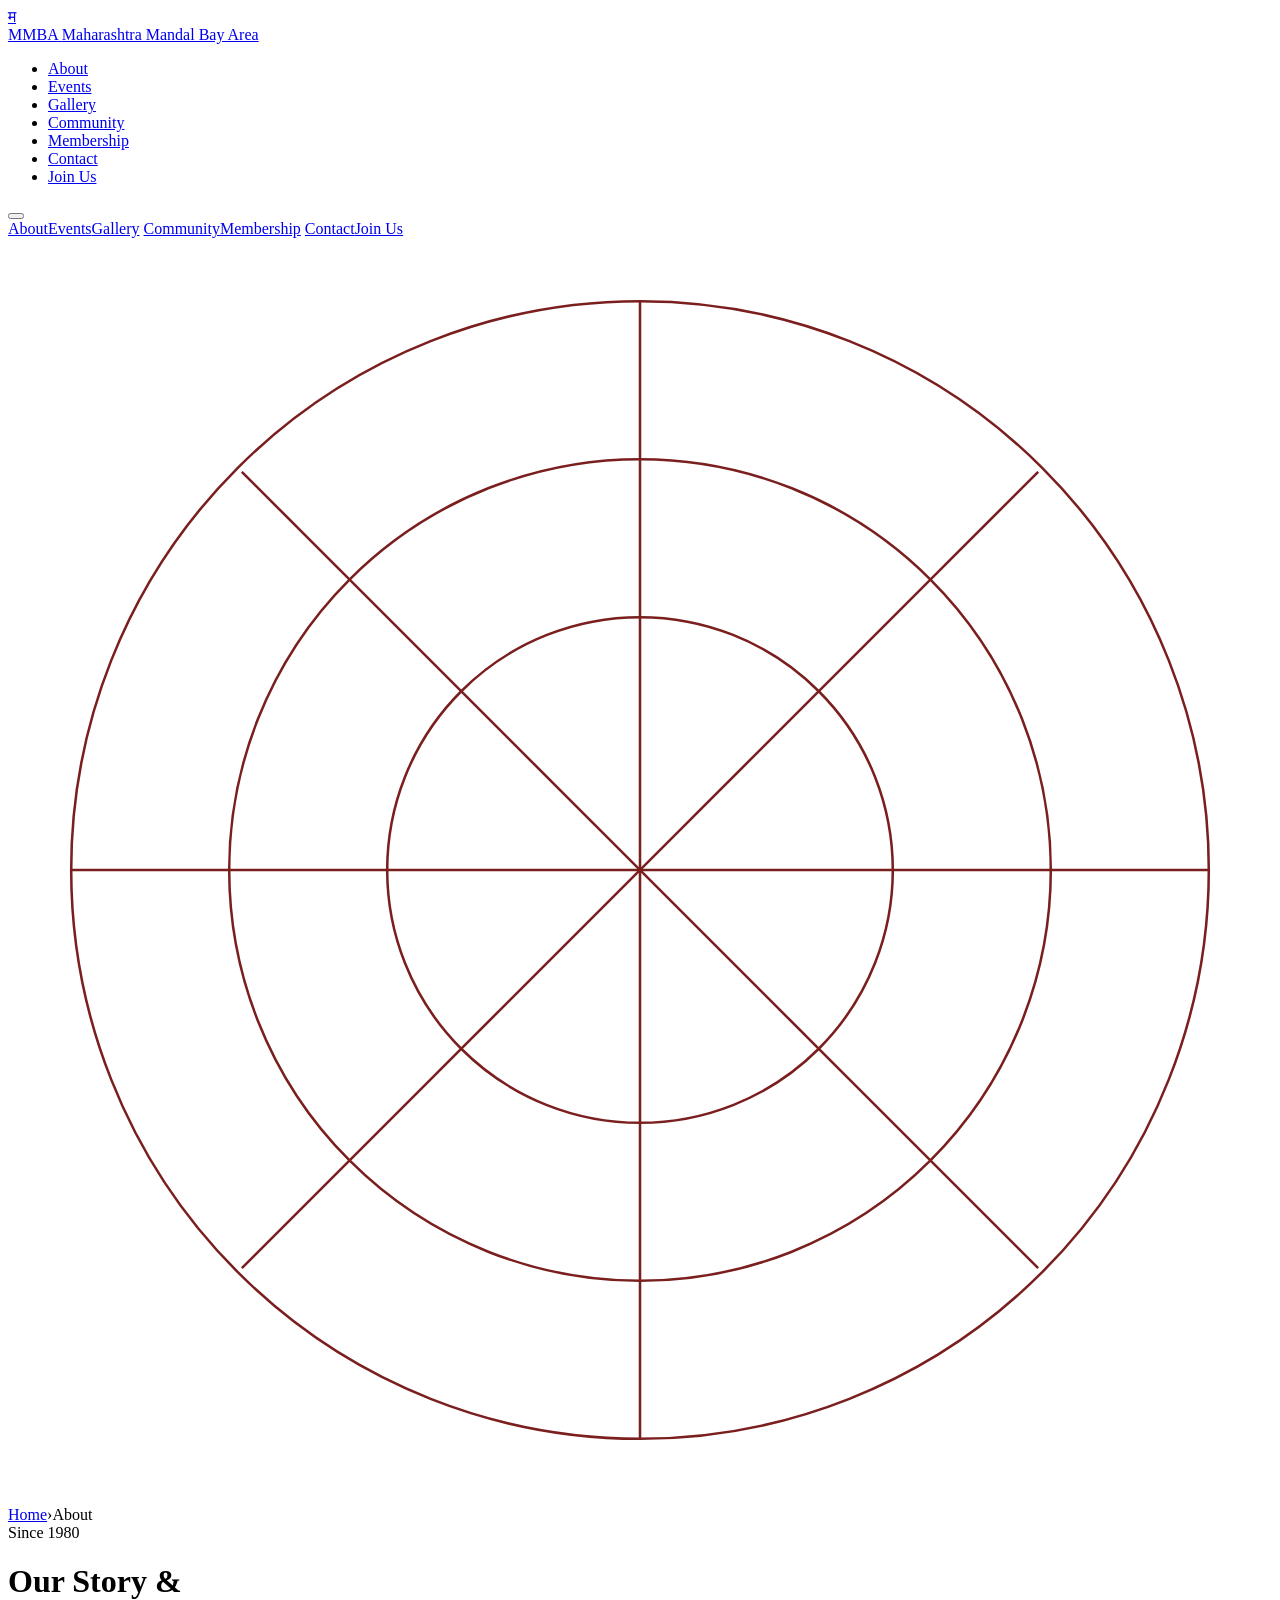
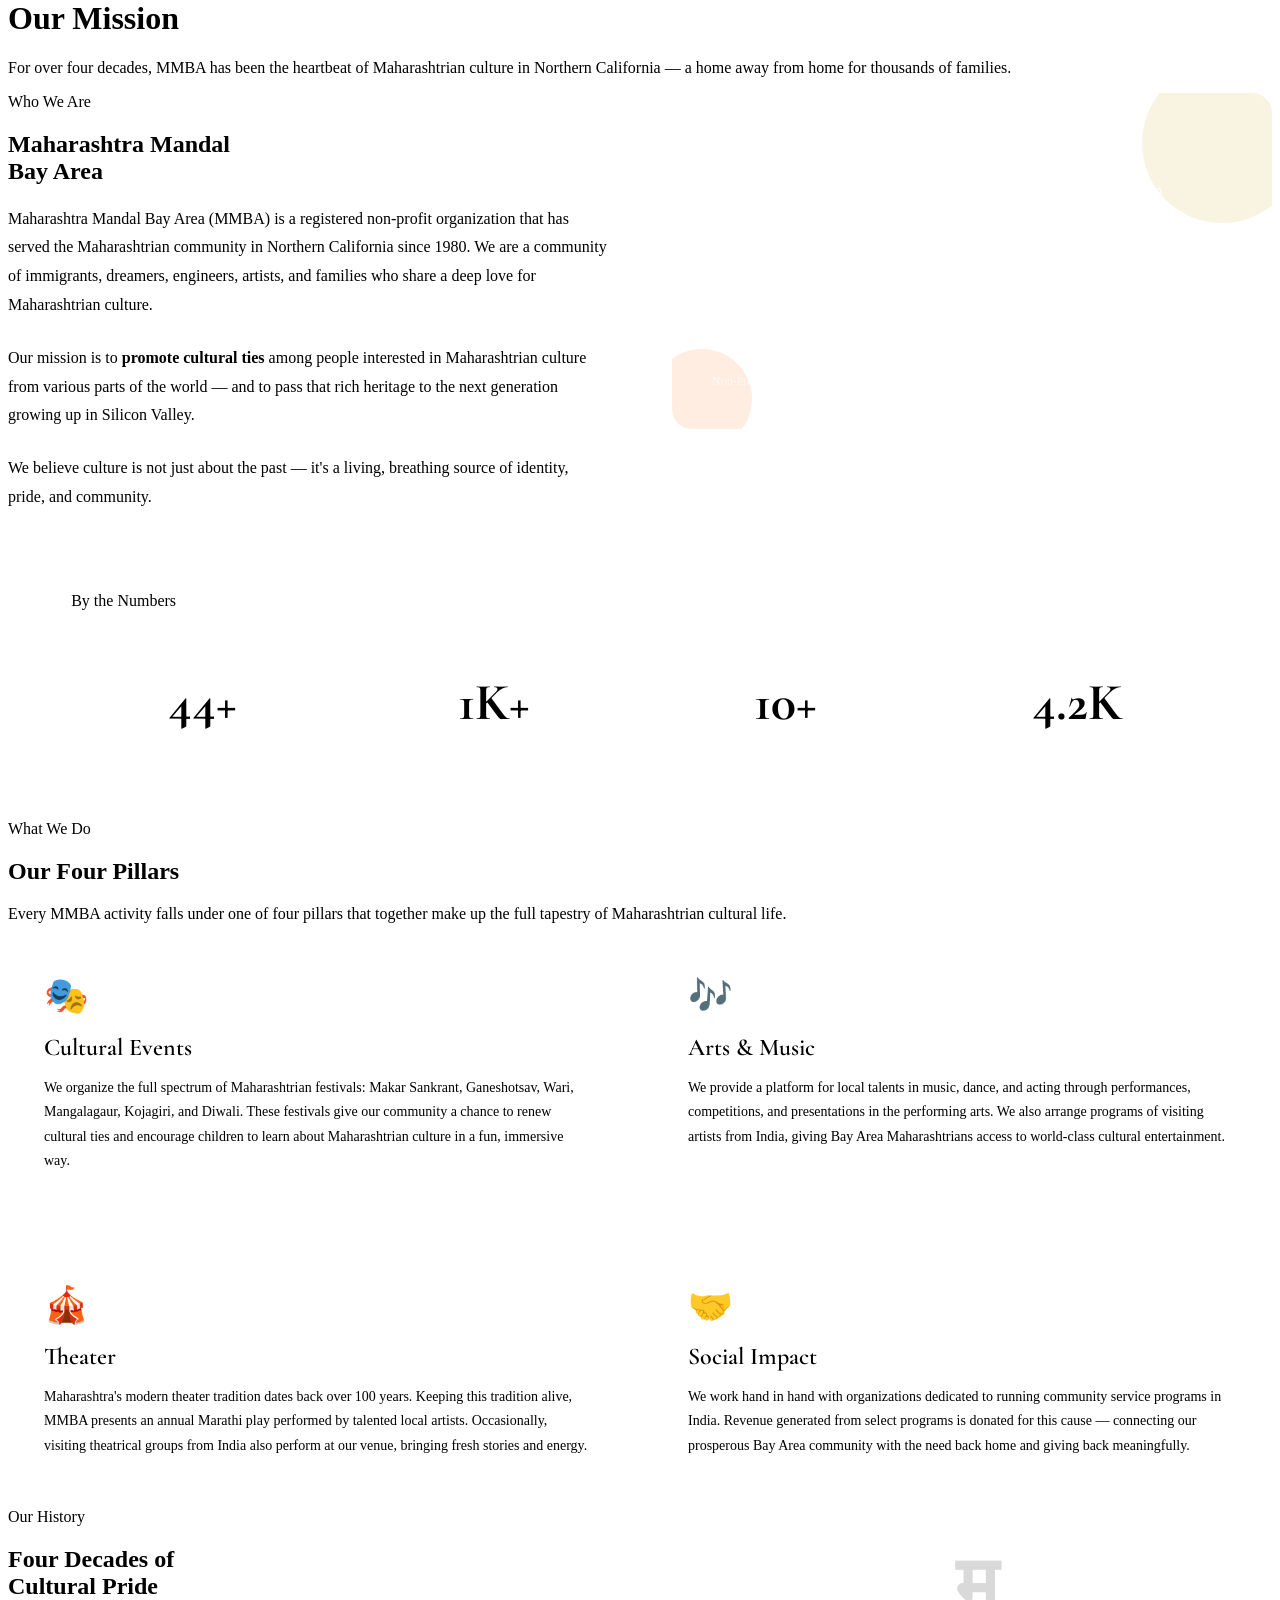
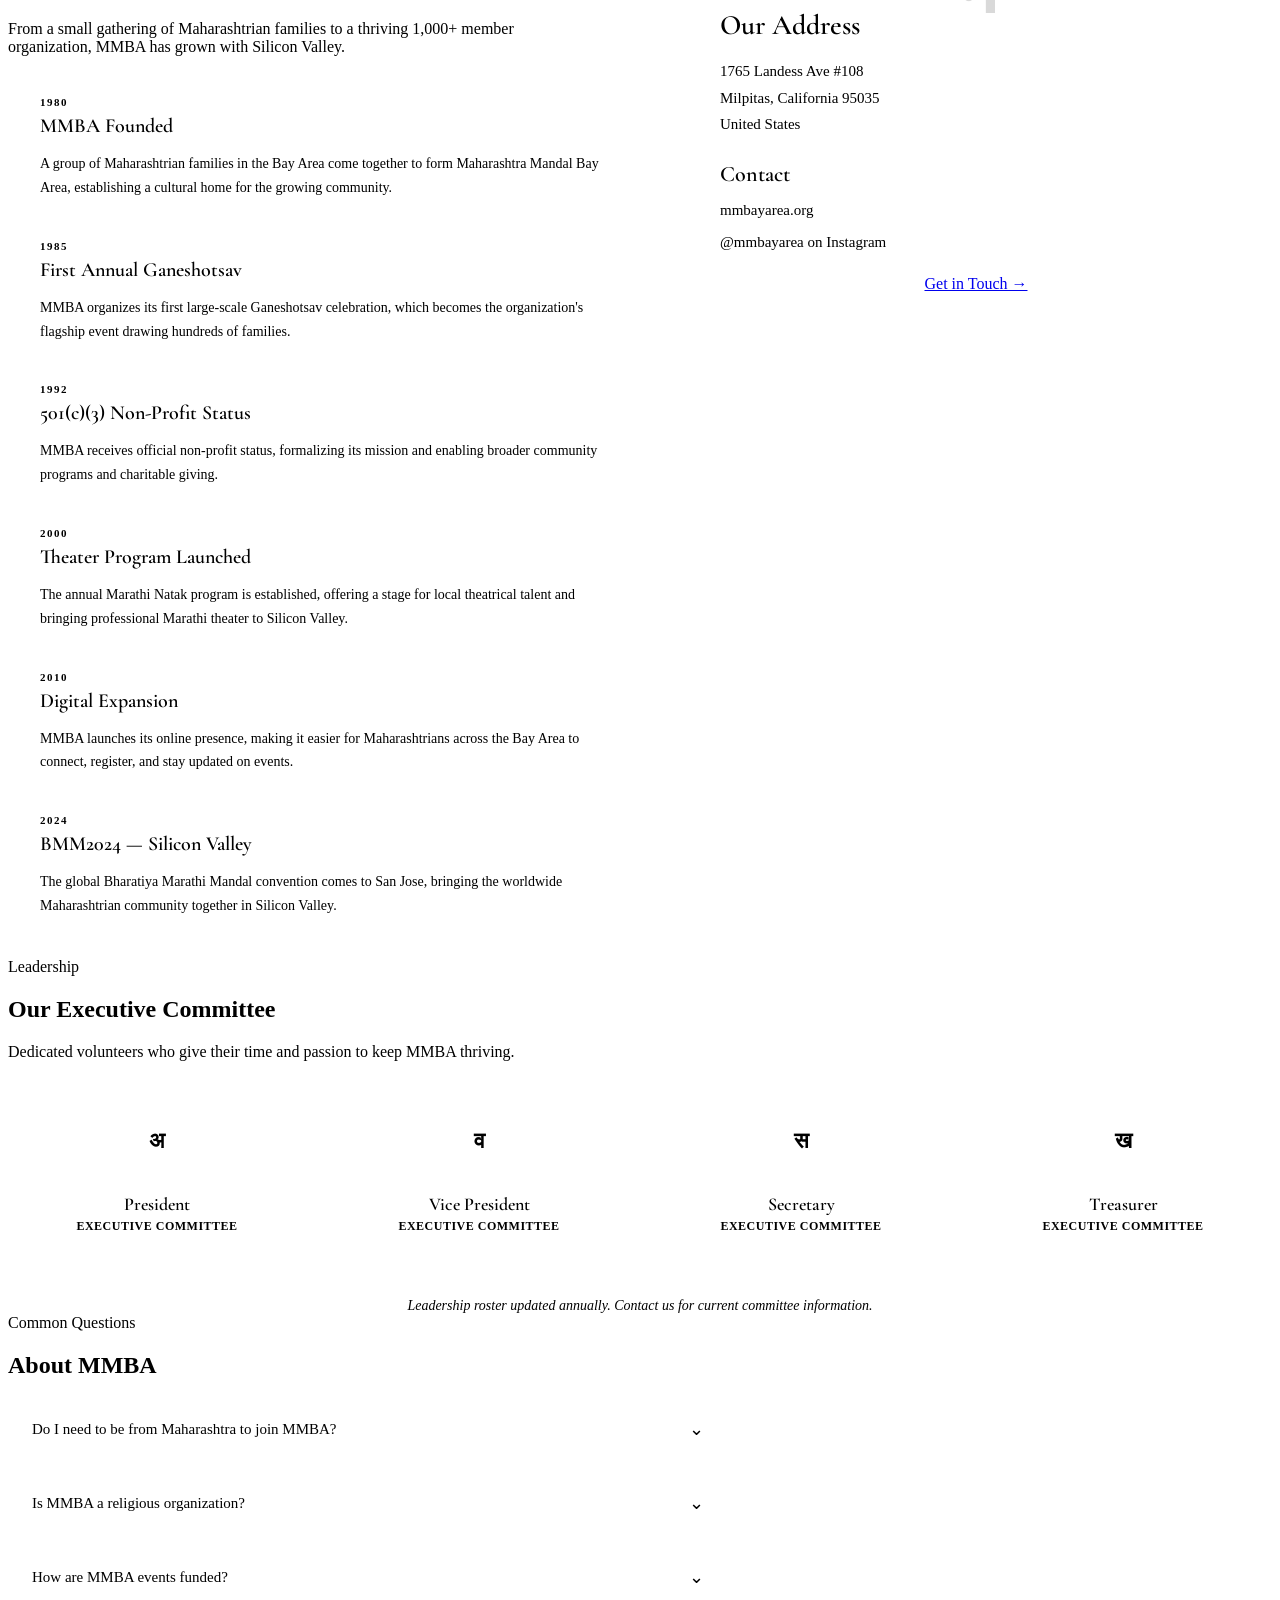
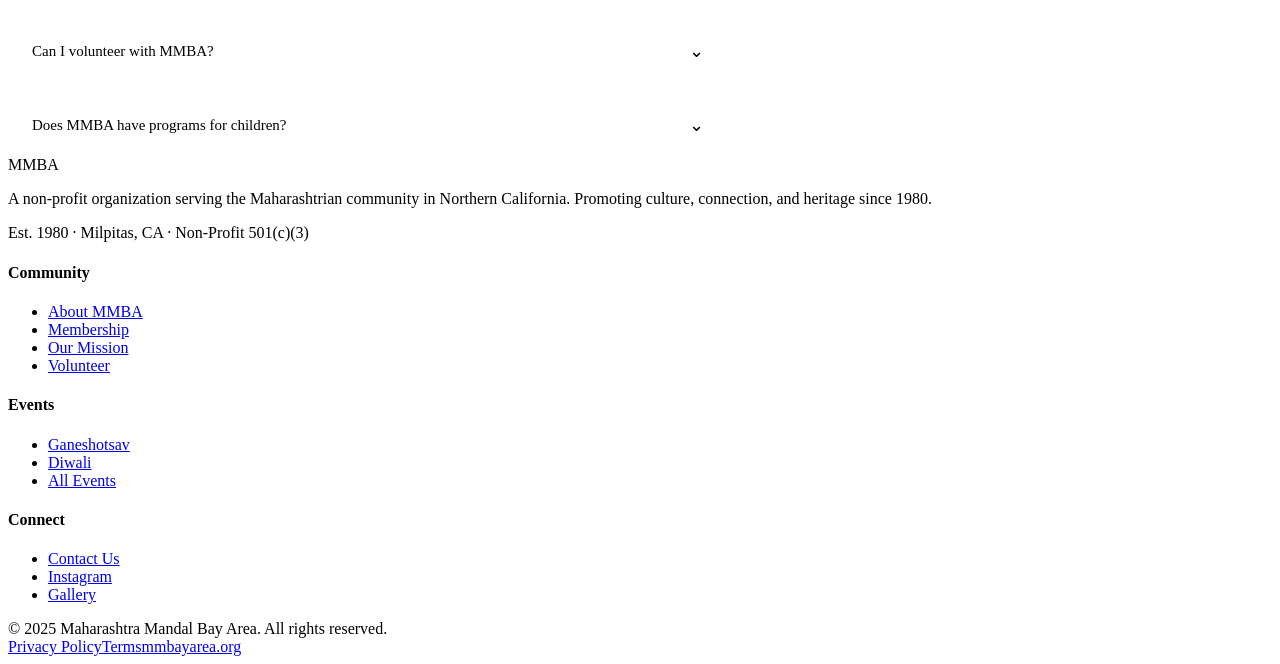
==== about.html @ dfc958f0 "Add files via upload" ====
<!DOCTYPE html>
<html lang="en">
<head>
<meta charset="UTF-8">
<meta name="viewport" content="width=device-width, initial-scale=1.0">
<title>About – MMBA Maharashtra Mandal Bay Area</title>
<meta name="description" content="Learn about Maharashtra Mandal Bay Area (MMBA) — our history, mission, leadership, and values since 1980.">
<link rel="preconnect" href="https://fonts.googleapis.com">
<link href="https://fonts.googleapis.com/css2?family=Cormorant+Garamond:wght@400;500;600;700&family=DM+Sans:wght@300;400;500;600&display=swap" rel="stylesheet">
<link rel="stylesheet" href="css/global.css">
<style>
/* ── TIMELINE ── */
.timeline { position: relative; padding-left: 32px; }
.timeline::before {
  content: ''; position: absolute; left: 0; top: 0; bottom: 0;
  width: 2px; background: linear-gradient(to bottom, var(--maroon), var(--kesari), var(--gold));
}
.timeline-item { position: relative; margin-bottom: 40px; }
.timeline-item::before {
  content: ''; position: absolute; left: -40px; top: 6px;
  width: 14px; height: 14px; border-radius: 50%;
  background: var(--kesari); border: 3px solid var(--white);
  box-shadow: 0 0 0 2px var(--kesari);
}
.timeline-year {
  font-size: 11px; font-weight: 700; color: var(--kesari);
  text-transform: uppercase; letter-spacing: 1.5px; margin-bottom: 6px;
}
.timeline-title {
  font-family: 'Cormorant Garamond', serif;
  font-size: 20px; font-weight: 600; color: var(--maroon); margin-bottom: 6px;
}
.timeline-desc { font-size: 14px; color: var(--muted); line-height: 1.7; }

/* ── LEADERSHIP ── */
.leaders-grid { display: grid; grid-template-columns: repeat(4,1fr); gap: 24px; }
.leader-card {
  background: var(--white); border: 1px solid var(--border);
  border-radius: 14px; padding: 28px 20px; text-align: center;
  transition: transform 0.2s, box-shadow 0.2s;
}
.leader-card:hover { transform: translateY(-4px); box-shadow: var(--shadow); }
.leader-avatar {
  width: 72px; height: 72px; border-radius: 50%;
  background: var(--bg2); border: 2px solid var(--border);
  display: flex; align-items: center; justify-content: center;
  font-size: 28px; margin: 0 auto 16px; font-family: 'Cormorant Garamond', serif;
  color: var(--maroon); font-weight: 700; font-size: 22px;
}
.leader-name { font-family: 'Cormorant Garamond', serif; font-size: 18px; font-weight: 600; color: var(--text); margin-bottom: 4px; }
.leader-role { font-size: 12px; color: var(--kesari); font-weight: 600; text-transform: uppercase; letter-spacing: 0.5px; }

/* ── PILLARS FULL ── */
.pillars-full { display: grid; grid-template-columns: 1fr 1fr; gap: 24px; }
.pillar-full {
  background: var(--white); border: 1px solid var(--border);
  border-radius: 16px; padding: 36px; transition: transform 0.2s, box-shadow 0.2s;
}
.pillar-full:hover { transform: translateY(-3px); box-shadow: var(--shadow); }
.pillar-full-icon { font-size: 36px; margin-bottom: 16px; display: block; }
.pillar-full-title {
  font-family: 'Cormorant Garamond', serif;
  font-size: 24px; font-weight: 600; color: var(--maroon); margin-bottom: 10px;
}
.pillar-full-desc { font-size: 14px; color: var(--muted); line-height: 1.75; }

/* ── VALUES STRIP ── */
.values-strip { background: var(--maroon); padding: 64px 5%; position: relative; overflow: hidden; }
.values-strip::before {
  content: ''; position: absolute; inset: 0;
  background-image: url("data:image/svg+xml,%3Csvg width='60' height='60' viewBox='0 0 60 60' xmlns='http://www.w3.org/2000/svg'%3E%3Ccircle cx='30' cy='30' r='2' fill='%23FFFFFF' fill-opacity='0.04'/%3E%3C/svg%3E");
}
.values-strip .section-label { color: var(--gold); }
.values-strip .section-title { color: white; }
.values-list-h { display: grid; grid-template-columns: repeat(4,1fr); gap: 28px; position: relative; z-index: 1; }
.value-item { text-align: center; }
.value-num {
  font-family: 'Cormorant Garamond', serif;
  font-size: 52px; font-weight: 700;
  color: var(--gold); line-height: 1; margin-bottom: 8px;
}
.value-label { font-size: 13px; color: rgba(255,255,255,0.7); line-height: 1.5; }

/* ── FAQ ── */
.faq-list { display: flex; flex-direction: column; gap: 12px; max-width: 720px; }
.faq-item {
  background: var(--white); border: 1px solid var(--border);
  border-radius: 12px; overflow: hidden;
}
.faq-q {
  width: 100%; text-align: left; padding: 20px 24px;
  background: none; border: none; cursor: pointer; font-family: inherit;
  font-size: 15px; font-weight: 500; color: var(--text);
  display: flex; justify-content: space-between; align-items: center; gap: 16px;
}
.faq-q:hover { color: var(--maroon); }
.faq-chevron { font-size: 18px; transition: transform 0.3s; color: var(--muted); }
.faq-item.open .faq-chevron { transform: rotate(180deg); }
.faq-a {
  display: none; padding: 0 24px 20px;
  font-size: 14px; color: var(--muted); line-height: 1.75;
}
.faq-item.open .faq-a { display: block; }

@media (max-width: 900px) {
  .leaders-grid { grid-template-columns: repeat(2,1fr); }
  .values-list-h { grid-template-columns: repeat(2,1fr); }
}
@media (max-width: 768px) {
  .pillars-full { grid-template-columns: 1fr; }
  .leaders-grid { grid-template-columns: repeat(2,1fr); }
}
</style>
</head>
<body>

<!-- NAV -->
<nav id="navbar">
  <a href="index.html" class="nav-logo">
    <div class="logo-emblem"><span>म</span></div>
    <div class="logo-text">
      <span class="name">MMBA</span>
      <span class="tagline">Maharashtra Mandal Bay Area</span>
    </div>
  </a>
  <ul class="nav-links">
    <li><a href="about.html" class="active">About</a></li>
    <li><a href="events.html">Events</a></li>
    <li><a href="gallery.html">Gallery</a></li>
    <li><a href="community.html">Community</a></li>
    <li><a href="membership.html">Membership</a></li>
    <li><a href="contact.html">Contact</a></li>
    <li><a href="membership.html" class="btn-nav-join">Join Us</a></li>
  </ul>
  <button class="nav-hamburger" id="hamburger"><span></span><span></span><span></span></button>
</nav>
<nav class="mobile-menu" id="mobile-menu">
  <a href="about.html">About</a><a href="events.html">Events</a><a href="gallery.html">Gallery</a>
  <a href="community.html">Community</a><a href="membership.html">Membership</a>
  <a href="contact.html">Contact</a><a href="membership.html" class="btn-nav-join">Join Us</a>
</nav>

<!-- HERO -->
<div class="page-hero motif-bg">
  <div class="accent-line"></div>
  <svg class="page-hero-motif" viewBox="0 0 400 400" xmlns="http://www.w3.org/2000/svg">
    <g fill="none" stroke="#7A1E1E" stroke-width="0.8">
      <circle cx="200" cy="200" r="180"/><circle cx="200" cy="200" r="130"/><circle cx="200" cy="200" r="80"/>
      <line x1="200" y1="20" x2="200" y2="380"/><line x1="20" y1="200" x2="380" y2="200"/>
      <line x1="74" y1="74" x2="326" y2="326"/><line x1="326" y1="74" x2="74" y2="326"/>
    </g>
  </svg>
  <div class="breadcrumb"><a href="index.html">Home</a><span class="sep">›</span><span>About</span></div>
  <div class="page-hero-badge"><span class="dot"></span>Since 1980</div>
  <h1>Our <span class="accent">Story</span> &<br>Our <span class="highlight">Mission</span></h1>
  <p class="lead">For over four decades, MMBA has been the heartbeat of Maharashtrian culture in Northern California — a home away from home for thousands of families.</p>
</div>

<!-- MISSION -->
<section style="background:var(--white)">
  <div style="display:grid;grid-template-columns:1fr 1fr;gap:64px;align-items:start">
    <div class="fade-in">
      <span class="section-label">Who We Are</span>
      <h2 class="section-title">Maharashtra Mandal<br>Bay Area</h2>
      <p style="font-size:16px;color:var(--muted);line-height:1.8;margin-bottom:24px">Maharashtra Mandal Bay Area (MMBA) is a registered non-profit organization that has served the Maharashtrian community in Northern California since 1980. We are a community of immigrants, dreamers, engineers, artists, and families who share a deep love for Maharashtrian culture.</p>
      <p style="font-size:16px;color:var(--muted);line-height:1.8;margin-bottom:24px">Our mission is to <strong style="color:var(--maroon)">promote cultural ties</strong> among people interested in Maharashtrian culture from various parts of the world — and to pass that rich heritage to the next generation growing up in Silicon Valley.</p>
      <p style="font-size:16px;color:var(--muted);line-height:1.8">We believe culture is not just about the past — it's a living, breathing source of identity, pride, and community.</p>
    </div>
    <div class="fade-in">
      <div style="background:var(--maroon);border-radius:20px;padding:40px;color:white;position:relative;overflow:hidden">
        <div style="position:absolute;top:-30px;right:-30px;width:160px;height:160px;background:rgba(212,175,55,0.15);border-radius:50%"></div>
        <div style="position:absolute;bottom:-20px;left:-20px;width:100px;height:100px;background:rgba(255,106,19,0.12);border-radius:50%"></div>
        <div style="font-size:11px;letter-spacing:1.5px;text-transform:uppercase;opacity:0.6;margin-bottom:28px">Our Core Mission</div>
        <div style="font-family:'Cormorant Garamond',serif;font-size:22px;line-height:1.6;margin-bottom:28px;position:relative;z-index:1">"To promote cultural ties among people interested in Maharashtrian culture and to encourage the next generation to learn, celebrate, and carry forward their heritage."</div>
        <div style="display:flex;gap:24px;padding-top:24px;border-top:1px solid rgba(255,255,255,0.15)">
          <div><div style="font-family:'Cormorant Garamond',serif;font-size:32px;font-weight:700;color:var(--gold)">501(c)(3)</div><div style="font-size:12px;opacity:0.6;margin-top:4px">Non-Profit Status</div></div>
          <div><div style="font-family:'Cormorant Garamond',serif;font-size:32px;font-weight:700;color:var(--gold)">1980</div><div style="font-size:12px;opacity:0.6;margin-top:4px">Year Founded</div></div>
          <div><div style="font-family:'Cormorant Garamond',serif;font-size:32px;font-weight:700;color:var(--gold)">N. CA</div><div style="font-size:12px;opacity:0.6;margin-top:4px">Region Served</div></div>
        </div>
      </div>
    </div>
  </div>
</section>

<!-- VALUES STRIP -->
<div class="values-strip">
  <div class="section-head fade-in">
    <span class="section-label">By the Numbers</span>
    <h2 class="section-title">Our Community, Our Impact</h2>
  </div>
  <div class="values-list-h fade-in">
    <div class="value-item"><div class="value-num">44+</div><div class="value-label">Years of cultural service to the Bay Area</div></div>
    <div class="value-item"><div class="value-num">1K+</div><div class="value-label">Member families across Northern California</div></div>
    <div class="value-item"><div class="value-num">10+</div><div class="value-label">Annual festivals, events, and programs</div></div>
    <div class="value-item"><div class="value-num">4.2K</div><div class="value-label">Instagram followers & growing community</div></div>
  </div>
</div>

<!-- PILLARS -->
<section style="background:var(--bg2)">
  <div class="section-head fade-in">
    <span class="section-label">What We Do</span>
    <h2 class="section-title">Our Four Pillars</h2>
    <p class="section-sub">Every MMBA activity falls under one of four pillars that together make up the full tapestry of Maharashtrian cultural life.</p>
  </div>
  <div class="pillars-full">
    <div class="pillar-full fade-in">
      <span class="pillar-full-icon">🎭</span>
      <div class="pillar-full-title">Cultural Events</div>
      <p class="pillar-full-desc">We organize the full spectrum of Maharashtrian festivals: Makar Sankrant, Ganeshotsav, Wari, Mangalagaur, Kojagiri, and Diwali. These festivals give our community a chance to renew cultural ties and encourage children to learn about Maharashtrian culture in a fun, immersive way.</p>
    </div>
    <div class="pillar-full fade-in">
      <span class="pillar-full-icon">🎶</span>
      <div class="pillar-full-title">Arts & Music</div>
      <p class="pillar-full-desc">We provide a platform for local talents in music, dance, and acting through performances, competitions, and presentations in the performing arts. We also arrange programs of visiting artists from India, giving Bay Area Maharashtrians access to world-class cultural entertainment.</p>
    </div>
    <div class="pillar-full fade-in">
      <span class="pillar-full-icon">🎪</span>
      <div class="pillar-full-title">Theater</div>
      <p class="pillar-full-desc">Maharashtra's modern theater tradition dates back over 100 years. Keeping this tradition alive, MMBA presents an annual Marathi play performed by talented local artists. Occasionally, visiting theatrical groups from India also perform at our venue, bringing fresh stories and energy.</p>
    </div>
    <div class="pillar-full fade-in">
      <span class="pillar-full-icon">🤝</span>
      <div class="pillar-full-title">Social Impact</div>
      <p class="pillar-full-desc">We work hand in hand with organizations dedicated to running community service programs in India. Revenue generated from select programs is donated for this cause — connecting our prosperous Bay Area community with the need back home and giving back meaningfully.</p>
    </div>
  </div>
</section>

<!-- HISTORY TIMELINE -->
<section style="background:var(--white)">
  <div style="display:grid;grid-template-columns:1fr 1fr;gap:80px;align-items:start">
    <div class="fade-in">
      <span class="section-label">Our History</span>
      <h2 class="section-title">Four Decades of<br>Cultural Pride</h2>
      <p class="section-sub" style="margin-bottom:40px">From a small gathering of Maharashtrian families to a thriving 1,000+ member organization, MMBA has grown with Silicon Valley.</p>
      <div class="timeline">
        <div class="timeline-item fade-in">
          <div class="timeline-year">1980</div>
          <div class="timeline-title">MMBA Founded</div>
          <p class="timeline-desc">A group of Maharashtrian families in the Bay Area come together to form Maharashtra Mandal Bay Area, establishing a cultural home for the growing community.</p>
        </div>
        <div class="timeline-item fade-in">
          <div class="timeline-year">1985</div>
          <div class="timeline-title">First Annual Ganeshotsav</div>
          <p class="timeline-desc">MMBA organizes its first large-scale Ganeshotsav celebration, which becomes the organization's flagship event drawing hundreds of families.</p>
        </div>
        <div class="timeline-item fade-in">
          <div class="timeline-year">1992</div>
          <div class="timeline-title">501(c)(3) Non-Profit Status</div>
          <p class="timeline-desc">MMBA receives official non-profit status, formalizing its mission and enabling broader community programs and charitable giving.</p>
        </div>
        <div class="timeline-item fade-in">
          <div class="timeline-year">2000</div>
          <div class="timeline-title">Theater Program Launched</div>
          <p class="timeline-desc">The annual Marathi Natak program is established, offering a stage for local theatrical talent and bringing professional Marathi theater to Silicon Valley.</p>
        </div>
        <div class="timeline-item fade-in">
          <div class="timeline-year">2010</div>
          <div class="timeline-title">Digital Expansion</div>
          <p class="timeline-desc">MMBA launches its online presence, making it easier for Maharashtrians across the Bay Area to connect, register, and stay updated on events.</p>
        </div>
        <div class="timeline-item fade-in">
          <div class="timeline-year">2024</div>
          <div class="timeline-title">BMM2024 — Silicon Valley</div>
          <p class="timeline-desc">The global Bharatiya Marathi Mandal convention comes to San Jose, bringing the worldwide Maharashtrian community together in Silicon Valley.</p>
        </div>
      </div>
    </div>
    <div class="fade-in" style="position:sticky;top:100px">
      <div style="background:var(--bg2);border-radius:20px;padding:40px">
        <div style="font-family:'Cormorant Garamond',serif;font-size:80px;font-weight:700;color:var(--maroon);opacity:0.15;line-height:1;text-align:center">म</div>
        <div style="margin-top:-20px">
          <div style="font-family:'Cormorant Garamond',serif;font-size:28px;font-weight:600;color:var(--maroon);margin-bottom:16px">Our Address</div>
          <p style="font-size:15px;color:var(--muted);line-height:1.75;margin-bottom:24px">1765 Landess Ave #108<br>Milpitas, California 95035<br>United States</p>
          <div style="font-family:'Cormorant Garamond',serif;font-size:22px;font-weight:600;color:var(--maroon);margin-bottom:12px">Contact</div>
          <p style="font-size:15px;color:var(--muted);margin-bottom:6px"><a href="https://mmbayarea.org" style="color:var(--blue);text-decoration:none">mmbayarea.org</a></p>
          <p style="font-size:15px;color:var(--muted);margin-bottom:24px"><a href="https://instagram.com/mmbayarea" style="color:var(--blue);text-decoration:none">@mmbayarea</a> on Instagram</p>
          <a href="contact.html" class="btn-primary" style="display:block;text-align:center">Get in Touch →</a>
        </div>
      </div>
    </div>
  </div>
</section>

<!-- LEADERSHIP -->
<section style="background:var(--bg2)">
  <div class="section-head fade-in centered">
    <span class="section-label">Leadership</span>
    <h2 class="section-title">Our Executive Committee</h2>
    <p class="section-sub">Dedicated volunteers who give their time and passion to keep MMBA thriving.</p>
  </div>
  <div class="leaders-grid">
    <div class="leader-card fade-in">
      <div class="leader-avatar">अ</div>
      <div class="leader-name">President</div>
      <div class="leader-role">Executive Committee</div>
    </div>
    <div class="leader-card fade-in">
      <div class="leader-avatar">व</div>
      <div class="leader-name">Vice President</div>
      <div class="leader-role">Executive Committee</div>
    </div>
    <div class="leader-card fade-in">
      <div class="leader-avatar">स</div>
      <div class="leader-name">Secretary</div>
      <div class="leader-role">Executive Committee</div>
    </div>
    <div class="leader-card fade-in">
      <div class="leader-avatar">ख</div>
      <div class="leader-name">Treasurer</div>
      <div class="leader-role">Executive Committee</div>
    </div>
  </div>
  <div style="text-align:center;margin-top:36px;font-size:14px;color:var(--muted)">
    <em>Leadership roster updated annually. Contact us for current committee information.</em>
  </div>
</section>

<!-- FAQ -->
<section style="background:var(--white)">
  <div class="section-head fade-in">
    <span class="section-label">Common Questions</span>
    <h2 class="section-title">About MMBA</h2>
  </div>
  <div class="faq-list fade-in">
    <div class="faq-item">
      <button class="faq-q">Do I need to be from Maharashtra to join MMBA? <span class="faq-chevron">⌄</span></button>
      <div class="faq-a">Not at all! MMBA welcomes anyone with an interest in Maharashtrian culture — whether you're a Marathi speaker, married into a Maharashtrian family, or simply love the culture. Our community is open and inclusive.</div>
    </div>
    <div class="faq-item">
      <button class="faq-q">Is MMBA a religious organization? <span class="faq-chevron">⌄</span></button>
      <div class="faq-a">MMBA is a cultural organization, not a religious one. While we celebrate festivals like Ganeshotsav that have religious origins, our focus is on cultural expression, community building, and heritage preservation. People of all faiths are welcome.</div>
    </div>
    <div class="faq-item">
      <button class="faq-q">How are MMBA events funded? <span class="faq-chevron">⌄</span></button>
      <div class="faq-a">MMBA events are funded through membership fees, event ticket sales, and generous sponsorships from community businesses and patrons. As a 501(c)(3) non-profit, we operate transparently and donations may be tax-deductible.</div>
    </div>
    <div class="faq-item">
      <button class="faq-q">Can I volunteer with MMBA? <span class="faq-chevron">⌄</span></button>
      <div class="faq-a">Absolutely! MMBA runs entirely on the passion of volunteers. We welcome help with event organizing, stage management, food, décor, coordination, and more. Reach out through our Contact page to get involved.</div>
    </div>
    <div class="faq-item">
      <button class="faq-q">Does MMBA have programs for children? <span class="faq-chevron">⌄</span></button>
      <div class="faq-a">Yes. Children's cultural programs are a central focus for MMBA. We organize activities that help second-generation Maharashtrian children connect with their heritage through dance, music, stories, and festival participation.</div>
    </div>
  </div>
</section>

<!-- FOOTER -->
<footer>
  <div class="footer-grid">
    <div class="footer-brand">
      <div class="logo-mark">MM<span>BA</span></div>
      <p>A non-profit organization serving the Maharashtrian community in Northern California. Promoting culture, connection, and heritage since 1980.</p>
      <div class="est">Est. 1980 · Milpitas, CA · Non-Profit 501(c)(3)</div>
    </div>
    <div class="footer-col"><h4>Community</h4><ul><li><a href="about.html">About MMBA</a></li><li><a href="membership.html">Membership</a></li><li><a href="community.html">Our Mission</a></li><li><a href="contact.html">Volunteer</a></li></ul></div>
    <div class="footer-col"><h4>Events</h4><ul><li><a href="events.html">Ganeshotsav</a></li><li><a href="events.html">Diwali</a></li><li><a href="events.html">All Events</a></li></ul></div>
    <div class="footer-col"><h4>Connect</h4><ul><li><a href="contact.html">Contact Us</a></li><li><a href="https://instagram.com/mmbayarea" target="_blank">Instagram</a></li><li><a href="gallery.html">Gallery</a></li></ul></div>
  </div>
  <div class="footer-bottom">
    <span>© 2025 Maharashtra Mandal Bay Area. All rights reserved.</span>
    <div class="footer-links"><a href="#">Privacy Policy</a><a href="#">Terms</a><a href="https://mmbayarea.org" target="_blank">mmbayarea.org</a></div>
  </div>
</footer>

<script src="js/main.js"></script>
<script>
  // FAQ accordion
  document.querySelectorAll('.faq-q').forEach(btn => {
    btn.addEventListener('click', () => {
      const item = btn.closest('.faq-item');
      const wasOpen = item.classList.contains('open');
      document.querySelectorAll('.faq-item').forEach(i => i.classList.remove('open'));
      if (!wasOpen) item.classList.add('open');
    });
  });
</script>
</body>
</html>
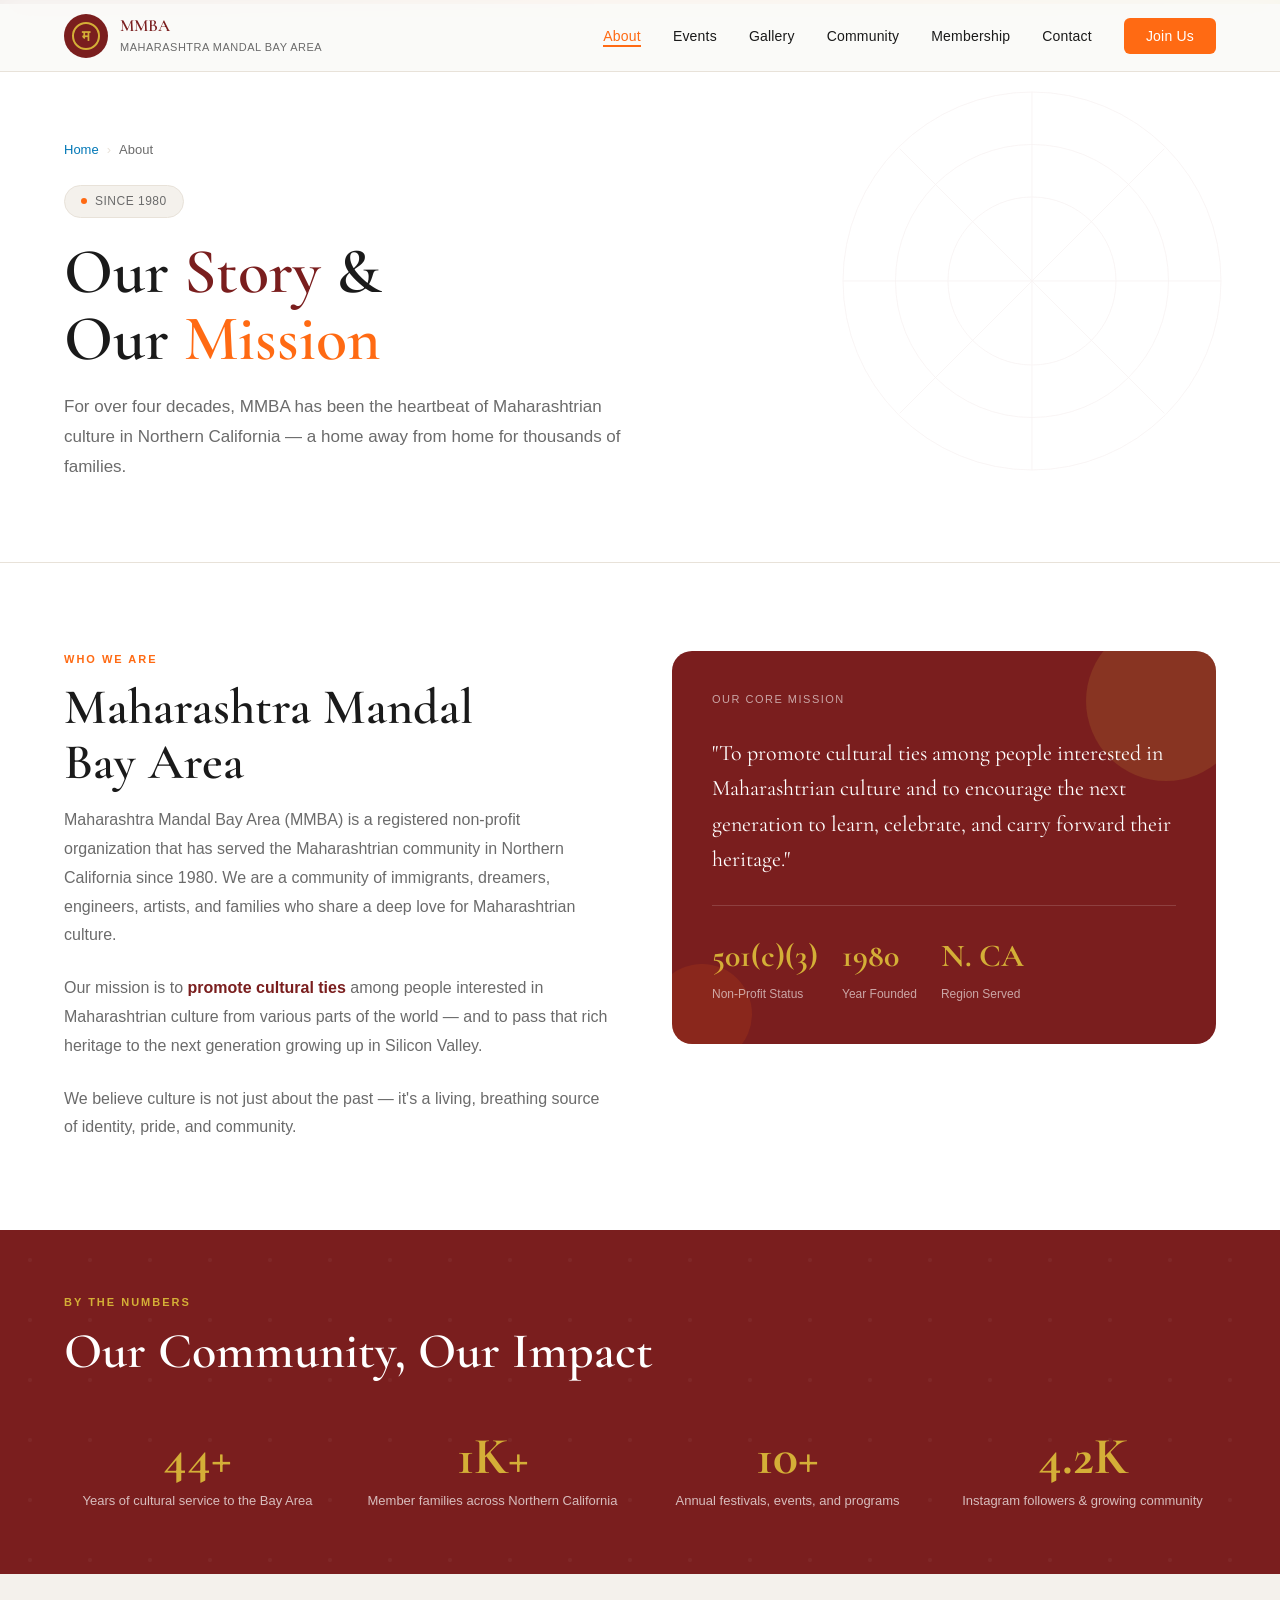
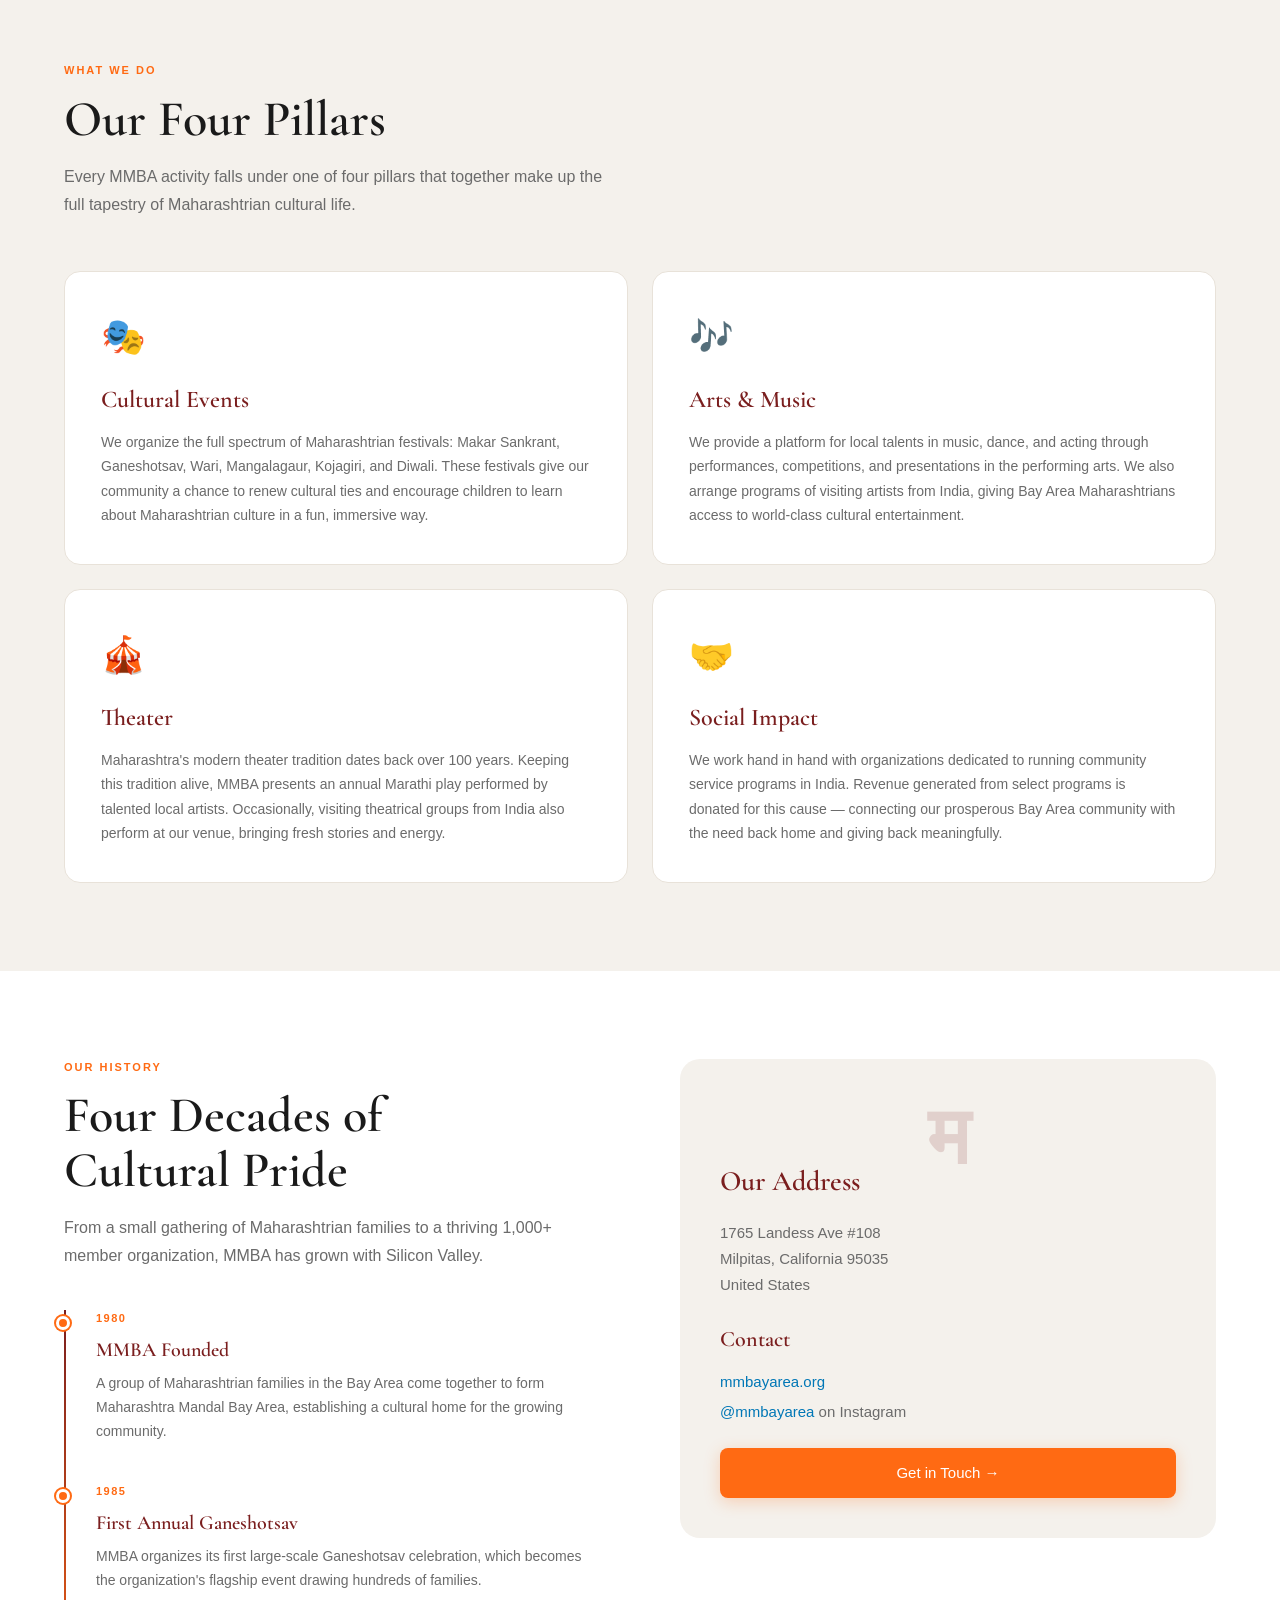
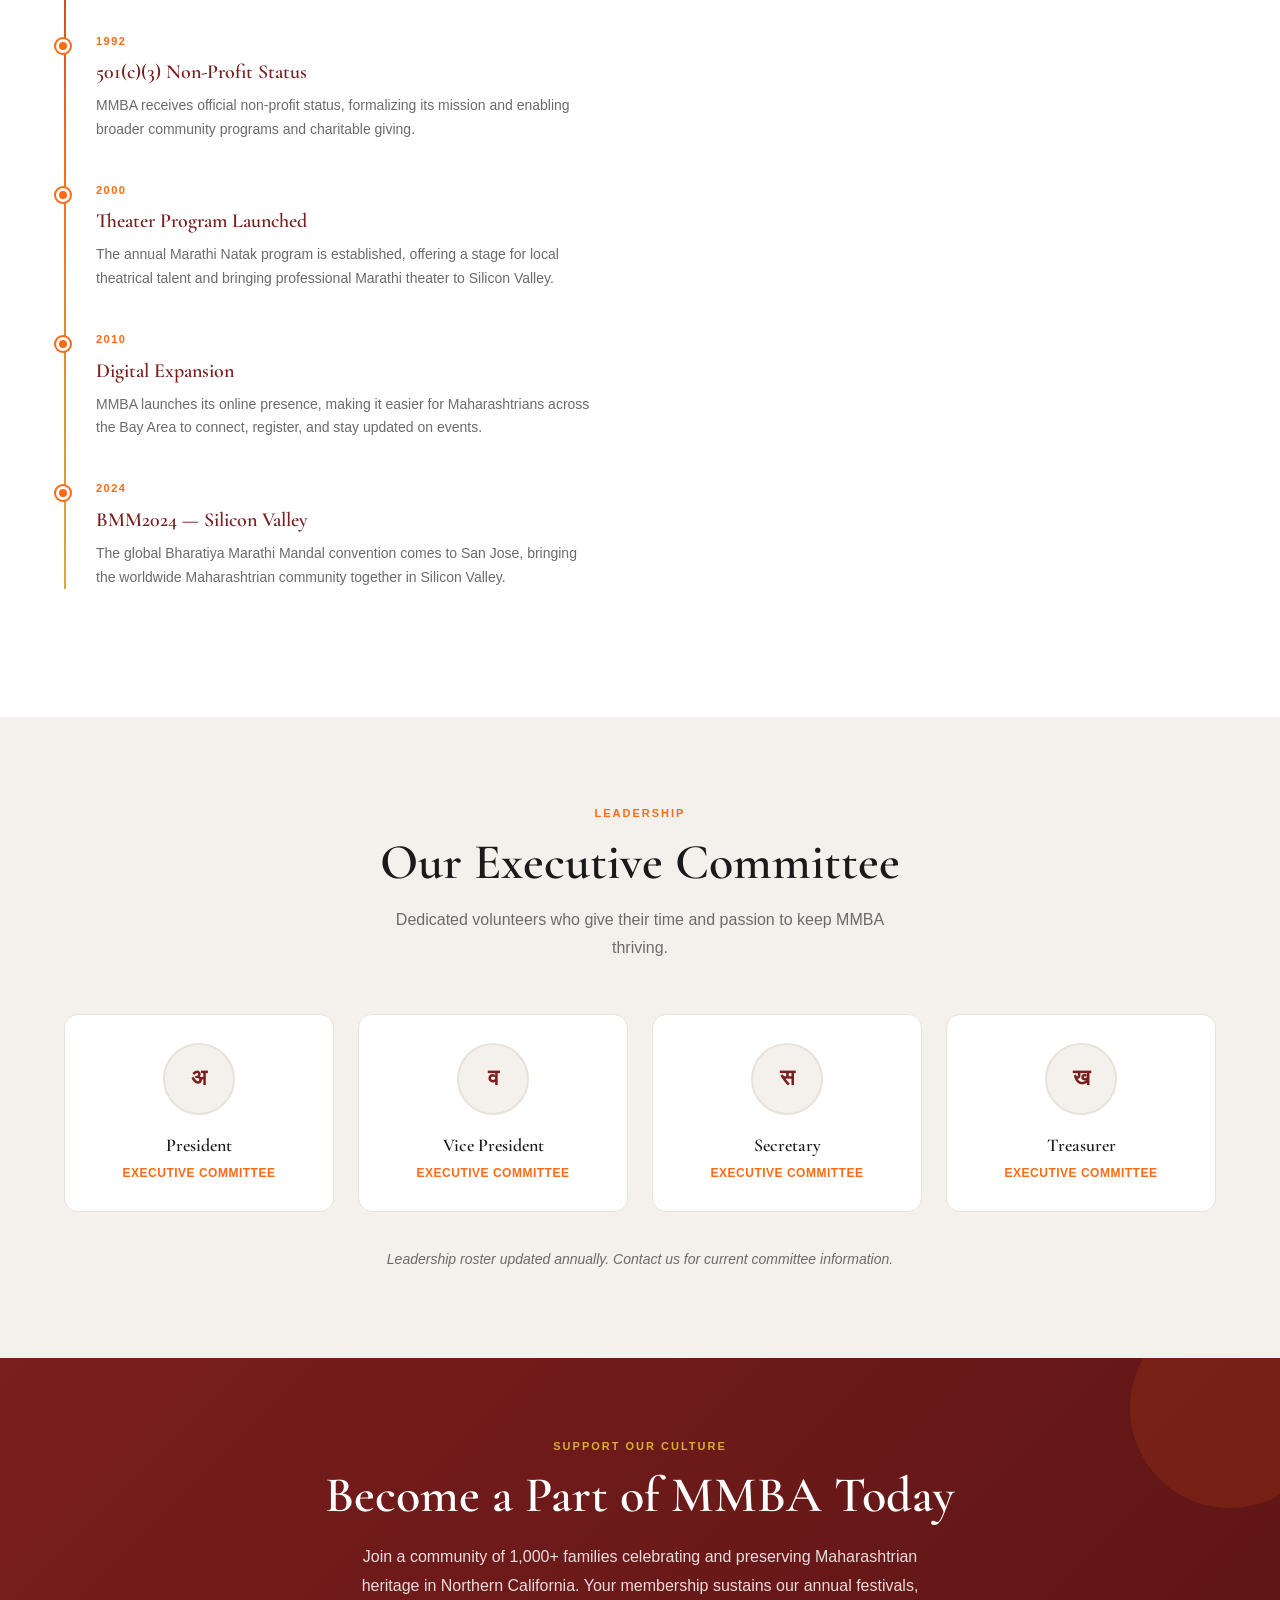
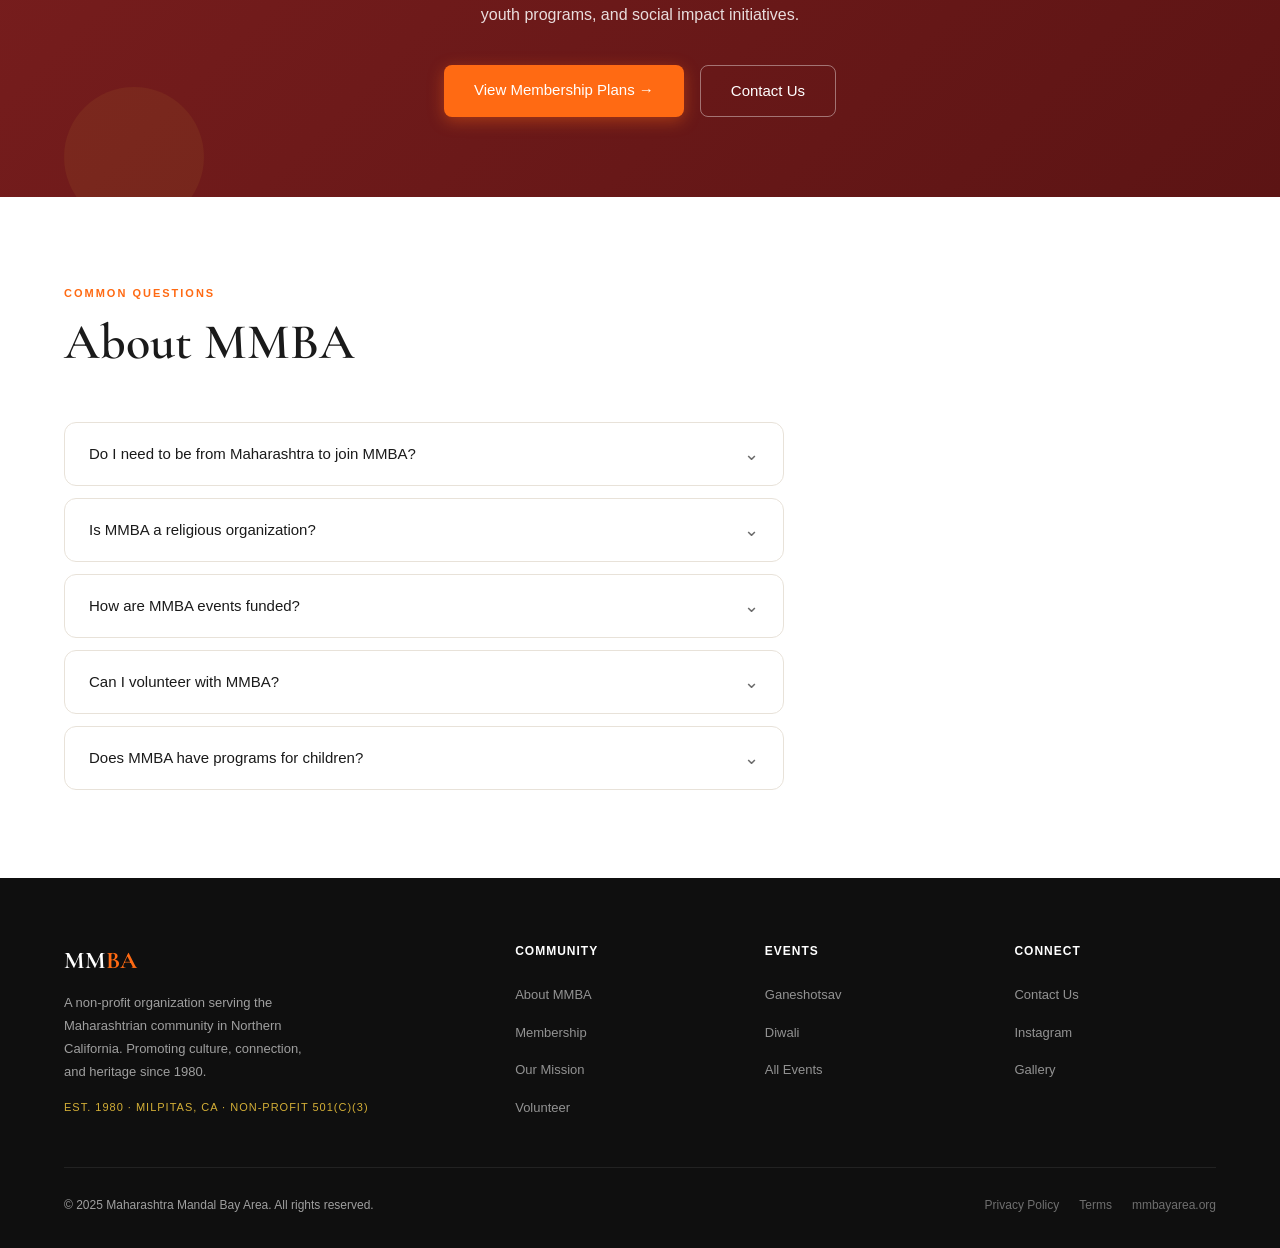
==== commit 5da1ac80: "feat: add Become a Member CTA section to about page" ====
--- a/about.html
+++ b/about.html
@@ -101,6 +101,61 @@
   font-size: 14px; color: var(--muted); line-height: 1.75;
 }
 .faq-item.open .faq-a { display: block; }
+
+/* ── JOIN MANDAL CTA ── */
+.join-mandal {
+  background: linear-gradient(135deg, var(--maroon), #5c1414);
+  color: var(--white);
+  text-align: center;
+  position: relative;
+  overflow: hidden;
+  padding: 80px 5%;
+}
+.join-mandal::before {
+  content: ''; position: absolute; top: -50px; right: -50px;
+  width: 200px; height: 200px;
+  background: rgba(255,106,19,0.12); border-radius: 50%;
+}
+.join-mandal::after {
+  content: ''; position: absolute; bottom: -30px; left: 5%;
+  width: 140px; height: 140px;
+  background: rgba(212,175,55,0.08); border-radius: 50%;
+}
+.join-mandal-content {
+  max-width: 800px;
+  margin: 0 auto;
+  position: relative;
+  z-index: 1;
+}
+.join-mandal-content .section-title {
+  color: var(--white);
+  margin-bottom: 20px;
+}
+.join-mandal-content p {
+  font-size: 16px;
+  color: rgba(255,255,255,0.85);
+  line-height: 1.8;
+  max-width: 600px;
+  margin: 0 auto 36px;
+}
+.join-mandal-ctas {
+  display: flex;
+  gap: 16px;
+  justify-content: center;
+  flex-wrap: wrap;
+}
+.join-mandal-ctas .btn-primary {
+  box-shadow: 0 4px 16px rgba(255,106,19,0.4);
+}
+.join-mandal-ctas .btn-secondary {
+  border-color: rgba(255,255,255,0.4);
+  color: var(--white);
+}
+.join-mandal-ctas .btn-secondary:hover {
+  background: var(--white);
+  color: var(--maroon);
+}
+
 
 @media (max-width: 900px) {
   .leaders-grid { grid-template-columns: repeat(2,1fr); }
@@ -317,6 +372,19 @@
   </div>
 </section>
 
+<!-- BECOME A MEMBER CTA -->
+<section class="join-mandal fade-in">
+  <div class="join-mandal-content">
+    <span class="section-label" style="color: var(--gold);">Support Our Culture</span>
+    <h2 class="section-title">Become a Part of MMBA Today</h2>
+    <p>Join a community of 1,000+ families celebrating and preserving Maharashtrian heritage in Northern California. Your membership sustains our annual festivals, youth programs, and social impact initiatives.</p>
+    <div class="join-mandal-ctas">
+      <a href="membership.html" class="btn-primary">View Membership Plans →</a>
+      <a href="contact.html" class="btn-secondary">Contact Us</a>
+    </div>
+  </div>
+</section>
+
 <!-- FAQ -->
 <section style="background:var(--white)">
   <div class="section-head fade-in">
--- a/css/global.css
+++ b/css/global.css
@@ -0,0 +1,407 @@
+/* ============================================================
+   MMBA Global Stylesheet
+   Maharashtra Mandal Bay Area
+   ============================================================ */
+
+:root {
+  --kesari:  #FF6A13;
+  --blue:    #0077B6;
+  --maroon:  #7A1E1E;
+  --gold:    #D4AF37;
+  --bg:      #FAFAF8;
+  --bg2:     #F4F1EC;
+  --text:    #1A1A1A;
+  --muted:   #6B6B6B;
+  --border:  #E8E2D9;
+  --white:   #FFFFFF;
+  --shadow:  0 4px 24px rgba(0,0,0,0.08);
+}
+
+/* ── RESET ── */
+*, *::before, *::after { box-sizing: border-box; margin: 0; padding: 0; }
+html { scroll-behavior: smooth; }
+body {
+  font-family: 'DM Sans', sans-serif;
+  background: var(--bg);
+  color: var(--text);
+  line-height: 1.6;
+  overflow-x: hidden;
+}
+
+/* ── MOTIF PATTERN ── */
+.motif-bg {
+  background-image: url("data:image/svg+xml,%3Csvg width='60' height='60' viewBox='0 0 60 60' xmlns='http://www.w3.org/2000/svg'%3E%3Cg fill='none' fill-rule='evenodd'%3E%3Cg fill='%23FF6A13' fill-opacity='0.04'%3E%3Cpath d='M30 0 L36 12 L30 8 L24 12Z'/%3E%3Cpath d='M30 60 L36 48 L30 52 L24 48Z'/%3E%3Cpath d='M0 30 L12 24 L8 30 L12 36Z'/%3E%3Cpath d='M60 30 L48 24 L52 30 L48 36Z'/%3E%3Ccircle cx='30' cy='30' r='3'/%3E%3C/g%3E%3C/g%3E%3C/svg%3E");
+}
+
+/* ── ACCENT LINE ── */
+.accent-line {
+  position: absolute; top: 0; left: 0; width: 100%; height: 4px;
+  background: linear-gradient(90deg, var(--maroon), var(--kesari), var(--gold));
+}
+
+/* ============================================================
+   NAVIGATION
+   ============================================================ */
+nav {
+  position: fixed; top: 0; width: 100%; z-index: 100;
+  background: rgba(250,250,248,0.94);
+  backdrop-filter: blur(16px);
+  -webkit-backdrop-filter: blur(16px);
+  border-bottom: 1px solid var(--border);
+  padding: 0 5%;
+  display: flex; align-items: center; justify-content: space-between;
+  height: 72px;
+  transition: box-shadow 0.3s;
+}
+nav.scrolled { box-shadow: 0 2px 24px rgba(0,0,0,0.08); }
+
+.nav-logo {
+  display: flex; align-items: center; gap: 12px;
+  text-decoration: none;
+}
+.logo-emblem {
+  width: 44px; height: 44px;
+  background: var(--maroon);
+  border-radius: 50%;
+  display: flex; align-items: center; justify-content: center;
+  position: relative; overflow: hidden; flex-shrink: 0;
+}
+.logo-emblem::before {
+  content: '';
+  position: absolute;
+  width: 28px; height: 28px;
+  border: 2px solid var(--gold);
+  border-radius: 50%;
+}
+.logo-emblem span {
+  font-family: 'Cormorant Garamond', serif;
+  color: var(--gold);
+  font-size: 15px; font-weight: 700;
+  letter-spacing: 0.5px;
+  position: relative; z-index: 1;
+}
+.logo-text { line-height: 1.2; }
+.logo-text .name {
+  font-family: 'Cormorant Garamond', serif;
+  font-size: 17px; font-weight: 600;
+  color: var(--maroon); display: block;
+}
+.logo-text .tagline {
+  font-size: 11px; color: var(--muted);
+  letter-spacing: 0.5px; text-transform: uppercase;
+}
+
+.nav-links { display: flex; align-items: center; gap: 32px; list-style: none; }
+.nav-links a {
+  font-size: 14px; font-weight: 500;
+  color: var(--text); text-decoration: none;
+  letter-spacing: 0.2px; transition: color 0.2s;
+  position: relative;
+}
+.nav-links a::after {
+  content: '';
+  position: absolute; bottom: -3px; left: 0;
+  width: 0; height: 2px;
+  background: var(--kesari);
+  transition: width 0.25s;
+}
+.nav-links a:hover,
+.nav-links a.active { color: var(--kesari); }
+.nav-links a:hover::after,
+.nav-links a.active::after { width: 100%; }
+
+.btn-nav-join {
+  background: var(--kesari) !important;
+  color: white !important;
+  padding: 10px 22px;
+  border-radius: 6px;
+  font-weight: 500 !important;
+  transition: background 0.2s, transform 0.15s !important;
+}
+.btn-nav-join::after { display: none !important; }
+.btn-nav-join:hover { background: #e55c0a !important; transform: translateY(-1px); }
+
+/* Hamburger */
+.nav-hamburger {
+  display: none;
+  flex-direction: column; gap: 5px; cursor: pointer;
+  background: none; border: none; padding: 4px;
+}
+.nav-hamburger span {
+  width: 24px; height: 2px;
+  background: var(--text);
+  border-radius: 2px;
+  transition: transform 0.3s, opacity 0.3s;
+  display: block;
+}
+.mobile-menu {
+  display: none;
+  position: fixed; top: 72px; left: 0; right: 0;
+  background: var(--bg);
+  border-bottom: 1px solid var(--border);
+  padding: 20px 5%;
+  z-index: 99;
+  flex-direction: column; gap: 4px;
+  box-shadow: 0 8px 24px rgba(0,0,0,0.08);
+}
+.mobile-menu.open { display: flex; }
+.mobile-menu a {
+  font-size: 15px; font-weight: 500;
+  color: var(--text); text-decoration: none;
+  padding: 12px 0;
+  border-bottom: 1px solid var(--border);
+  transition: color 0.2s;
+}
+.mobile-menu a:hover { color: var(--kesari); }
+.mobile-menu a.btn-nav-join {
+  margin-top: 12px; border-bottom: none;
+  text-align: center; border-radius: 8px;
+  padding: 12px; display: block;
+}
+
+/* ============================================================
+   PAGE HERO (inner pages)
+   ============================================================ */
+.page-hero {
+  padding: 140px 5% 80px;
+  position: relative; overflow: hidden;
+  background: var(--white);
+  border-bottom: 1px solid var(--border);
+}
+.page-hero-badge {
+  display: inline-flex; align-items: center; gap: 8px;
+  background: var(--bg2); border: 1px solid var(--border);
+  border-radius: 100px; padding: 6px 16px;
+  font-size: 12px; font-weight: 500; color: var(--muted);
+  letter-spacing: 0.5px; text-transform: uppercase;
+  margin-bottom: 20px;
+}
+.page-hero-badge .dot { width: 6px; height: 6px; background: var(--kesari); border-radius: 50%; }
+.page-hero h1 {
+  font-family: 'Cormorant Garamond', serif;
+  font-size: clamp(38px, 5vw, 68px);
+  font-weight: 600; line-height: 1.05;
+  color: var(--text); max-width: 700px;
+  margin-bottom: 20px;
+}
+.page-hero h1 .accent { color: var(--maroon); }
+.page-hero h1 .highlight { color: var(--kesari); }
+.page-hero p.lead {
+  font-size: 17px; color: var(--muted);
+  max-width: 560px; line-height: 1.75;
+}
+.page-hero-motif {
+  position: absolute; right: 3%; top: 50%;
+  transform: translateY(-50%);
+  width: 420px; height: 420px;
+  opacity: 0.05; pointer-events: none;
+}
+.breadcrumb {
+  display: flex; align-items: center; gap: 8px;
+  margin-bottom: 24px; font-size: 13px; color: var(--muted);
+}
+.breadcrumb a { color: var(--blue); text-decoration: none; }
+.breadcrumb a:hover { text-decoration: underline; }
+.breadcrumb .sep { color: var(--border); }
+
+/* ============================================================
+   TYPOGRAPHY & SECTIONS
+   ============================================================ */
+section { padding: 88px 5%; }
+
+.section-label {
+  font-size: 11px; font-weight: 600;
+  color: var(--kesari); text-transform: uppercase;
+  letter-spacing: 2px; margin-bottom: 12px; display: block;
+}
+.section-title {
+  font-family: 'Cormorant Garamond', serif;
+  font-size: clamp(30px, 4vw, 50px);
+  font-weight: 600; color: var(--text);
+  line-height: 1.1; margin-bottom: 16px;
+}
+.section-sub {
+  font-size: 16px; color: var(--muted);
+  max-width: 540px; line-height: 1.75;
+}
+.section-head { margin-bottom: 52px; }
+.section-head.centered { text-align: center; }
+.section-head.centered .section-sub { margin-inline: auto; }
+
+/* ============================================================
+   BUTTONS
+   ============================================================ */
+.btn-primary {
+  background: var(--kesari); color: white;
+  padding: 13px 30px; border-radius: 8px;
+  font-size: 15px; font-weight: 500;
+  text-decoration: none; display: inline-block;
+  transition: background 0.2s, transform 0.15s, box-shadow 0.2s;
+  box-shadow: 0 4px 16px rgba(255,106,19,0.25);
+  border: none; cursor: pointer; font-family: inherit;
+}
+.btn-primary:hover { background: #e55c0a; transform: translateY(-2px); box-shadow: 0 6px 24px rgba(255,106,19,0.35); }
+
+.btn-secondary {
+  background: transparent; color: var(--blue);
+  padding: 13px 30px; border-radius: 8px;
+  border: 1.5px solid var(--blue);
+  font-size: 15px; font-weight: 500;
+  text-decoration: none; display: inline-block;
+  transition: background 0.2s, color 0.2s;
+  font-family: inherit; cursor: pointer;
+}
+.btn-secondary:hover { background: var(--blue); color: white; }
+
+.btn-ghost {
+  background: transparent; color: var(--text);
+  padding: 11px 24px; border-radius: 8px;
+  border: 1.5px solid var(--border);
+  font-size: 14px; font-weight: 500;
+  text-decoration: none; display: inline-block;
+  transition: border-color 0.2s, background 0.2s;
+  font-family: inherit; cursor: pointer;
+}
+.btn-ghost:hover { border-color: var(--text); background: var(--bg2); }
+
+/* ============================================================
+   CARDS
+   ============================================================ */
+.card {
+  background: var(--white);
+  border: 1px solid var(--border);
+  border-radius: 14px;
+  overflow: hidden;
+  transition: transform 0.2s, box-shadow 0.2s;
+}
+.card:hover {
+  transform: translateY(-4px);
+  box-shadow: 0 12px 40px rgba(0,0,0,0.1);
+}
+
+/* ============================================================
+   FORMS
+   ============================================================ */
+.form-group { display: flex; flex-direction: column; gap: 6px; }
+.form-group label { font-size: 13px; font-weight: 500; color: var(--text); }
+.form-group input,
+.form-group select,
+.form-group textarea {
+  padding: 12px 16px;
+  border: 1.5px solid var(--border);
+  border-radius: 8px;
+  font-family: 'DM Sans', sans-serif;
+  font-size: 14px;
+  background: var(--white);
+  color: var(--text); outline: none;
+  transition: border-color 0.2s, box-shadow 0.2s;
+}
+.form-group input:focus,
+.form-group select:focus,
+.form-group textarea:focus {
+  border-color: var(--blue);
+  box-shadow: 0 0 0 3px rgba(0,119,182,0.08);
+}
+.form-group textarea { min-height: 110px; resize: vertical; }
+
+/* ============================================================
+   GOLD BANNER
+   ============================================================ */
+.gold-banner {
+  background: linear-gradient(135deg, var(--gold), #C49B2A);
+  padding: 22px 5%;
+  display: flex; align-items: center;
+  justify-content: space-between; gap: 24px;
+}
+.gold-banner p {
+  font-family: 'Cormorant Garamond', serif;
+  font-size: 19px; color: white; font-weight: 500;
+}
+.gold-banner a {
+  background: white; color: var(--maroon);
+  padding: 10px 24px; border-radius: 6px;
+  font-size: 14px; font-weight: 600;
+  text-decoration: none; white-space: nowrap;
+  transition: opacity 0.2s;
+}
+.gold-banner a:hover { opacity: 0.9; }
+
+/* ============================================================
+   FOOTER
+   ============================================================ */
+footer {
+  background: #0F0F0F;
+  padding: 64px 5% 32px;
+  color: rgba(255,255,255,0.6);
+}
+.footer-grid {
+  display: grid;
+  grid-template-columns: 2fr 1fr 1fr 1fr;
+  gap: 48px; margin-bottom: 48px;
+}
+.footer-brand .logo-mark {
+  font-family: 'Cormorant Garamond', serif;
+  font-size: 24px; font-weight: 700;
+  color: white; margin-bottom: 12px;
+}
+.footer-brand .logo-mark span { color: var(--kesari); }
+.footer-brand p { font-size: 13px; line-height: 1.75; max-width: 260px; }
+.footer-brand .est {
+  font-size: 11px; color: var(--gold);
+  letter-spacing: 1px; text-transform: uppercase; margin-top: 16px;
+}
+.footer-col h4 {
+  font-size: 12px; font-weight: 600;
+  text-transform: uppercase; letter-spacing: 1px;
+  color: white; margin-bottom: 20px;
+}
+.footer-col ul { list-style: none; display: flex; flex-direction: column; gap: 12px; }
+.footer-col ul a {
+  font-size: 13px; color: rgba(255,255,255,0.55);
+  text-decoration: none; transition: color 0.2s;
+}
+.footer-col ul a:hover { color: var(--kesari); }
+.footer-bottom {
+  border-top: 1px solid rgba(255,255,255,0.08);
+  padding-top: 28px;
+  display: flex; justify-content: space-between; align-items: center;
+  font-size: 12px;
+}
+.footer-bottom a { color: rgba(255,255,255,0.4); text-decoration: none; }
+.footer-bottom a:hover { color: var(--kesari); }
+.footer-links { display: flex; gap: 20px; }
+
+/* ============================================================
+   ANIMATIONS
+   ============================================================ */
+@keyframes fadeUp {
+  from { opacity: 0; transform: translateY(24px); }
+  to   { opacity: 1; transform: translateY(0); }
+}
+.anim-hero { animation: fadeUp 0.8s ease both; }
+.anim-hero-delay { animation: fadeUp 0.8s 0.15s ease both; }
+
+.fade-in {
+  opacity: 0; transform: translateY(20px);
+  transition: opacity 0.6s ease, transform 0.6s ease;
+}
+.fade-in.visible { opacity: 1; transform: translateY(0); }
+
+/* ============================================================
+   RESPONSIVE
+   ============================================================ */
+@media (max-width: 900px) {
+  .footer-grid { grid-template-columns: 1fr 1fr; }
+}
+@media (max-width: 768px) {
+  .nav-links { display: none; }
+  .nav-hamburger { display: flex; }
+  section { padding: 64px 5%; }
+  .page-hero { padding: 110px 5% 56px; }
+  .gold-banner { flex-direction: column; text-align: center; }
+  .footer-grid { grid-template-columns: 1fr; gap: 32px; }
+  .footer-bottom { flex-direction: column; gap: 16px; text-align: center; }
+}
+@media (max-width: 480px) {
+  .page-hero h1 { font-size: 34px; }
+}
